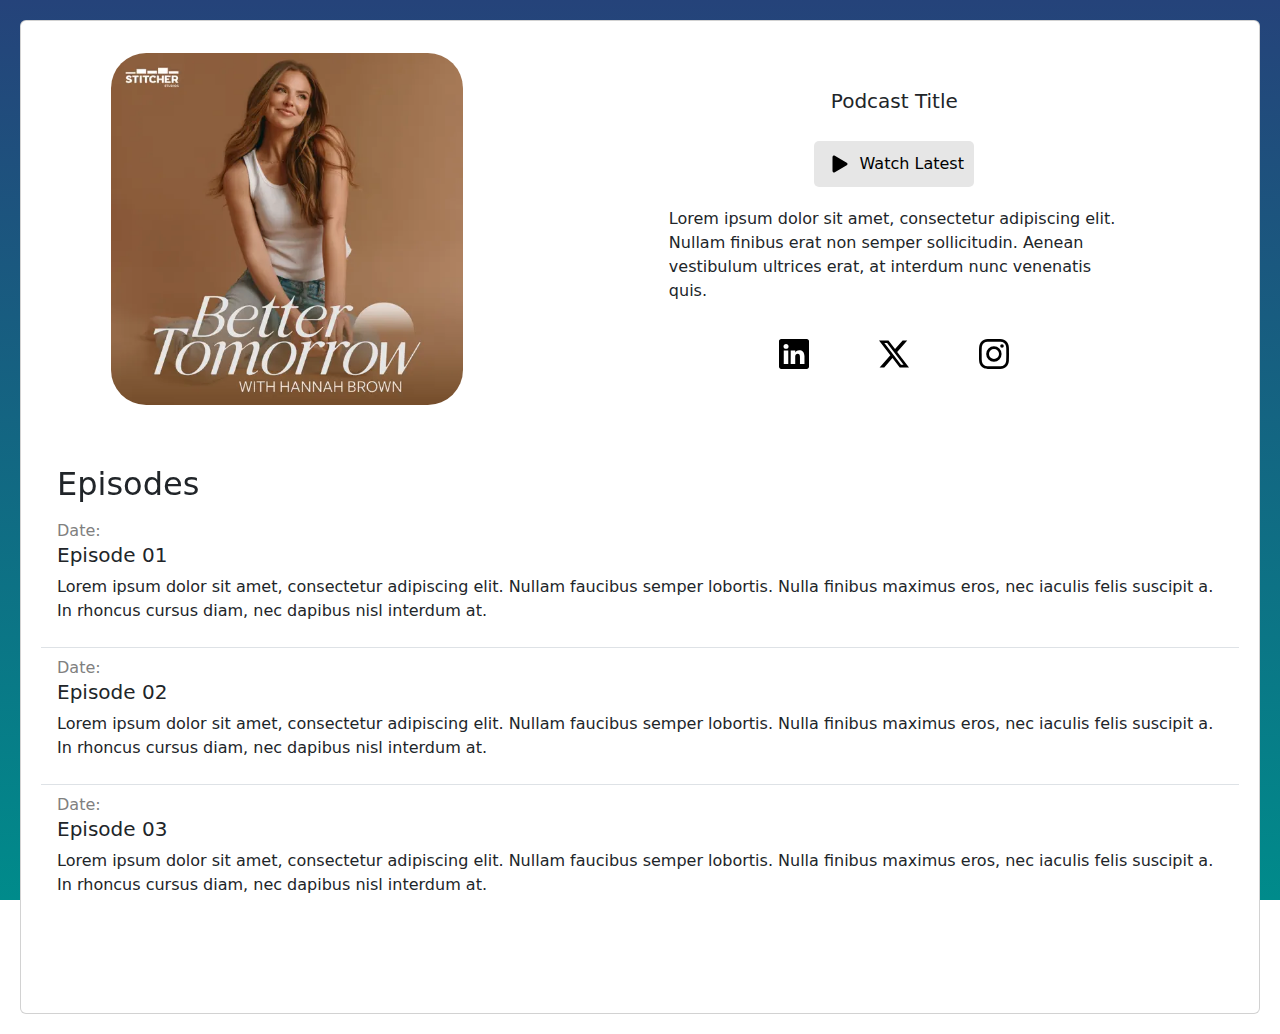
==== index.html @ 8587793a "Deploying site to GitHub Pages" ====
<!DOCTYPE html>
<html lang="en">
  <head>
    <meta charset="UTF-8" />
    <meta name="viewport" content="width=device-width, initial-scale=1.0" />
    <title>Home</title>
    <link rel="stylesheet" href="styles.css" />
    <link rel="preconnect" href="https://fonts.googleapis.com" />
    <link rel="preconnect" href="https://fonts.gstatic.com" crossorigin />
    <link
      href="https://fonts.googleapis.com/css2?family=Roboto:ital,wght@0,100..900;1,100..900&family=Rubik:ital,wght@0,300..900;1,300..900&display=swap"
      rel="stylesheet"
    />
    <link
      href="https://cdn.jsdelivr.net/npm/bootstrap@5.3.3/dist/css/bootstrap.min.css"
      rel="stylesheet"
      integrity="sha384-QWTKZyjpPEjISv5WaRU9OFeRpok6YctnYmDr5pNlyT2bRjXh0JMhjY6hW+ALEwIH"
      crossorigin="anonymous"
    />
  </head>
  <body>
    <div class="main">
      <div class="card">
        <div class="row top">
          <div class="col-lg-5 col-12 title-text">
            <div class="main-image">
              <img
                src="./static/example-img.webp"
                class="hero"
                alt="Logo Image"
              />
            </div>
          </div>
          <div class="col-lg-6 col-12 title-text">
            <div class="card-body">
              <h5 class="card-title">Podcast Title</h5>
              <a
                class="btn-latest"
                href="https://spotify.com"
                style="margin-left: 0"
              >
                <div class="inside-btn">
                  <svg
                    xmlns="http://www.w3.org/2000/svg"
                    width="16"
                    height="16"
                    fill="currentColor"
                    class="bi bi-play-fill"
                    viewBox="0 0 16 16"
                  >
                    <path
                      d="m11.596 8.697-6.363 3.692c-.54.313-1.233-.066-1.233-.697V4.308c0-.63.692-1.01 1.233-.696l6.363 3.692a.802.802 0 0 1 0 1.393"
                    />
                  </svg>
                  Watch Latest
                </div>
              </a>
              <div class="desc-div">
                <p
                  class="description"
                  style="margin-left: 1rem; margin-right: 1rem"
                >
                  Lorem ipsum dolor sit amet, consectetur adipiscing elit.
                  Nullam finibus erat non semper sollicitudin. Aenean vestibulum
                  ultrices erat, at interdum nunc venenatis quis.
                </p>
              </div>
              <div class="link-list">
                <a href="https://linkedin.com" class="list-item">
                  <svg
                    xmlns="http://www.w3.org/2000/svg"
                    fill="black"
                    class="bi bi-linkedin"
                    viewBox="0 0 16 16"
                  >
                    <path
                      d="M0 1.146C0 .513.526 0 1.175 0h13.65C15.474 0 16 .513 16 1.146v13.708c0 .633-.526 1.146-1.175 1.146H1.175C.526 16 0 15.487 0 14.854zm4.943 12.248V6.169H2.542v7.225zm-1.2-8.212c.837 0 1.358-.554 1.358-1.248-.015-.709-.52-1.248-1.342-1.248S2.4 3.226 2.4 3.934c0 .694.521 1.248 1.327 1.248zm4.908 8.212V9.359c0-.216.016-.432.08-.586.173-.431.568-.878 1.232-.878.869 0 1.216.662 1.216 1.634v3.865h2.401V9.25c0-2.22-1.184-3.252-2.764-3.252-1.274 0-1.845.7-2.165 1.193v.025h-.016l.016-.025V6.169h-2.4c.03.678 0 7.225 0 7.225z"
                    />
                  </svg>
                </a>
                <a href="https://x.com" class="list-item">
                  <svg
                    xmlns="http://www.w3.org/2000/svg"
                    fill="black"
                    class="bi bi-twitter-x"
                    viewBox="0 0 16 16"
                  >
                    <path
                      d="M12.6.75h2.454l-5.36 6.142L16 15.25h-4.937l-3.867-5.07-4.425 5.07H.316l5.733-6.57L0 .75h5.063l3.495 4.633L12.601.75Zm-.86 13.028h1.36L4.323 2.145H2.865z"
                    />
                  </svg>
                </a>
                <a href="https://instagram.com" class="list-item">
                  <svg
                    xmlns="http://www.w3.org/2000/svg"
                    fill="black"
                    class="bi bi-instagram"
                    viewBox="0 0 16 16"
                  >
                    <path
                      d="M8 0C5.829 0 5.556.01 4.703.048 3.85.088 3.269.222 2.76.42a3.9 3.9 0 0 0-1.417.923A3.9 3.9 0 0 0 .42 2.76C.222 3.268.087 3.85.048 4.7.01 5.555 0 5.827 0 8.001c0 2.172.01 2.444.048 3.297.04.852.174 1.433.372 1.942.205.526.478.972.923 1.417.444.445.89.719 1.416.923.51.198 1.09.333 1.942.372C5.555 15.99 5.827 16 8 16s2.444-.01 3.298-.048c.851-.04 1.434-.174 1.943-.372a3.9 3.9 0 0 0 1.416-.923c.445-.445.718-.891.923-1.417.197-.509.332-1.09.372-1.942C15.99 10.445 16 10.173 16 8s-.01-2.445-.048-3.299c-.04-.851-.175-1.433-.372-1.941a3.9 3.9 0 0 0-.923-1.417A3.9 3.9 0 0 0 13.24.42c-.51-.198-1.092-.333-1.943-.372C10.443.01 10.172 0 7.998 0zm-.717 1.442h.718c2.136 0 2.389.007 3.232.046.78.035 1.204.166 1.486.275.373.145.64.319.92.599s.453.546.598.92c.11.281.24.705.275 1.485.039.843.047 1.096.047 3.231s-.008 2.389-.047 3.232c-.035.78-.166 1.203-.275 1.485a2.5 2.5 0 0 1-.599.919c-.28.28-.546.453-.92.598-.28.11-.704.24-1.485.276-.843.038-1.096.047-3.232.047s-2.39-.009-3.233-.047c-.78-.036-1.203-.166-1.485-.276a2.5 2.5 0 0 1-.92-.598 2.5 2.5 0 0 1-.6-.92c-.109-.281-.24-.705-.275-1.485-.038-.843-.046-1.096-.046-3.233s.008-2.388.046-3.231c.036-.78.166-1.204.276-1.486.145-.373.319-.64.599-.92s.546-.453.92-.598c.282-.11.705-.24 1.485-.276.738-.034 1.024-.044 2.515-.045zm4.988 1.328a.96.96 0 1 0 0 1.92.96.96 0 0 0 0-1.92m-4.27 1.122a4.109 4.109 0 1 0 0 8.217 4.109 4.109 0 0 0 0-8.217m0 1.441a2.667 2.667 0 1 1 0 5.334 2.667 2.667 0 0 1 0-5.334"
                    />
                  </svg>
                </a>
              </div>
            </div>
          </div>
          <div class="col-lg"></div>
        </div>
        <div>
          <h2 style="margin-left: 1rem">Episodes</h2>
          <ul class="list-group list-group-flush">
            <li class="list-group-item">
              <p class="date">Date:</p>
              <h5 class="episode-title">Episode 01</h5>
              <p class="ep-desc">
                Lorem ipsum dolor sit amet, consectetur adipiscing elit. Nullam
                faucibus semper lobortis. Nulla finibus maximus eros, nec
                iaculis felis suscipit a. In rhoncus cursus diam, nec dapibus
                nisl interdum at.
              </p>
            </li>
            <li class="list-group-item">
                <p class="date">Date:</p>
                <h5 class="episode-title">Episode 02</h5>
                <p class="ep-desc">
                  Lorem ipsum dolor sit amet, consectetur adipiscing elit. Nullam
                  faucibus semper lobortis. Nulla finibus maximus eros, nec
                  iaculis felis suscipit a. In rhoncus cursus diam, nec dapibus
                  nisl interdum at.
                </p>
              </li>
              <li class="list-group-item">
                <p class="date">Date:</p>
                <h5 class="episode-title">Episode 03</h5>
                <p class="ep-desc">
                  Lorem ipsum dolor sit amet, consectetur adipiscing elit. Nullam
                  faucibus semper lobortis. Nulla finibus maximus eros, nec
                  iaculis felis suscipit a. In rhoncus cursus diam, nec dapibus
                  nisl interdum at.
                </p>
              </li>
          </ul>
          <div class="card-body"></div>
        </div>
      </div>
    </div>
  </body>
</html>
---- styles.css ----
html, body {
    min-height: 100vh;
    height: 100%;
    margin: 0;
    padding: 0;
    background-image: linear-gradient(#25437A, darkcyan);
    background-repeat: no-repeat;
    background-size: cover;
    background-attachment: fixed;
}
html::before {
    content: "";
    position: fixed;
    top: 0;
    left: 0;
    width: 100%;
    height: 100%;
    background-image: linear-gradient(#25437A, darkcyan);
    z-index: -1;
}

div{
    margin: 20px;
}

.card-title{
    margin-top: 2rem;
}

.link-list{
    margin: auto;
    width: 300px;
    display: flex;
    justify-content: space-around;
    flex-wrap: wrap;
    margin-bottom: 2rem;;
}

.description{
    text-align: left;
    width: 100%;
}

.desc-div{
    display: flex;
    justify-content: center;
}

.watch-button{
    height: 100%;
    width: 100%;
    display: flex;
    align-items: center;
    justify-content: space-between;
}

.main{
    margin: 0;
    min-height: 100%;
    height: auto;
    overflow: visible;
    justify-content: center;
    color: white;
    min-height: 100vh; /* Ensures the main content takes up the full viewport height */
    overflow: hidden; /* Prevents extra scrolling space */
}

.hero{
    margin: 0;
    height: 100%;
    width: 100%;
    border-radius: 10%;
}

.hero_section{
    display: block;
    justify-content: center;
}

#slogan{
    margin-bottom: .5rem;
}

.main-image{
    display: flex;
    justify-content: center;
    height: 22rem;
}

.btn-latest{
    margin: 0;
    text-decoration: none;
    color: black;
    width: 100%;
    display: flex;
    justify-content: center;

}

.inside-btn{
    border-radius: 5px;
    background-color: rgb(230, 230, 230);
    padding: 8px;
    display: flex;
    align-items: center;
    justify-content: space-around;
    width: 10rem;
    margin-bottom: 0;
}
.inside-btn:hover{
    background-color: rgb(218, 218, 218);
}

.frame{
    height: 100%;
}

.title-text{
    width: 100%;
    display: flex;
    justify-content: center;
    align-items: center;
}

.top{
    display: flex;
    justify-items: center;
    width: 100%;
    margin-bottom: -2rem;
}

svg {
    width: 4vw;  /* 5% of viewport width */
    height: auto; /* Maintain aspect ratio */
    max-width: 30px; /* Prevent excessive scaling */
  }

@media (min-width: 480px) {
    .title-text{
        text-align: center;
    }
    .top{
        display: block;
    }
}

@media (max-width: 992px){
    .main-image{
        display: flex;
        justify-content: center;
        height: 20rem;
        margin-bottom: -2rem;
    }
}

.episode-title{
    margin-top: -1rem;
}

.date{
    color: gray;
}
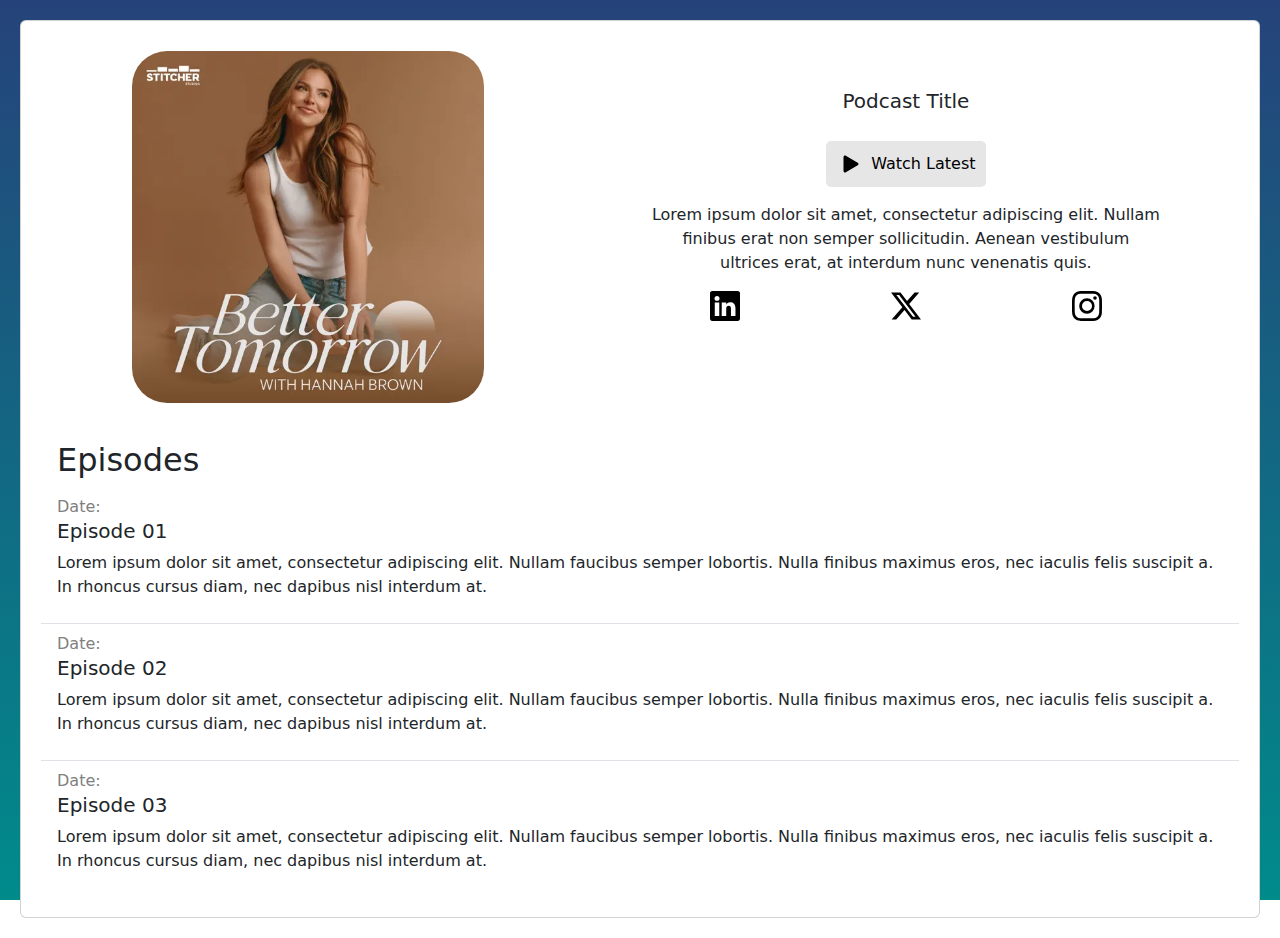
==== commit 51a7a861: "Updated layout and styling for the homepage" ====
--- a/index.html
+++ b/index.html
@@ -22,7 +22,7 @@
     <div class="main">
       <div class="card">
         <div class="row top">
-          <div class="col-lg-5 col-12 title-text">
+          <div class="col-lg-5 col-12 title-img">
             <div class="main-image">
               <img
                 src="./static/example-img.webp"
@@ -31,81 +31,80 @@
               />
             </div>
           </div>
-          <div class="col-lg-6 col-12 title-text">
-            <div class="card-body">
-              <h5 class="card-title">Podcast Title</h5>
-              <a
-                class="btn-latest"
-                href="https://spotify.com"
-                style="margin-left: 0"
-              >
-                <div class="inside-btn">
-                  <svg
-                    xmlns="http://www.w3.org/2000/svg"
-                    width="16"
-                    height="16"
-                    fill="currentColor"
-                    class="bi bi-play-fill"
-                    viewBox="0 0 16 16"
-                  >
-                    <path
-                      d="m11.596 8.697-6.363 3.692c-.54.313-1.233-.066-1.233-.697V4.308c0-.63.692-1.01 1.233-.696l6.363 3.692a.802.802 0 0 1 0 1.393"
-                    />
-                  </svg>
-                  Watch Latest
-                </div>
-              </a>
-              <div class="desc-div">
-                <p
-                  class="description"
-                  style="margin-left: 1rem; margin-right: 1rem"
-                >
-                  Lorem ipsum dolor sit amet, consectetur adipiscing elit.
-                  Nullam finibus erat non semper sollicitudin. Aenean vestibulum
-                  ultrices erat, at interdum nunc venenatis quis.
-                </p>
-              </div>
-              <div class="link-list">
-                <a href="https://linkedin.com" class="list-item">
-                  <svg
-                    xmlns="http://www.w3.org/2000/svg"
-                    fill="black"
-                    class="bi bi-linkedin"
-                    viewBox="0 0 16 16"
-                  >
-                    <path
-                      d="M0 1.146C0 .513.526 0 1.175 0h13.65C15.474 0 16 .513 16 1.146v13.708c0 .633-.526 1.146-1.175 1.146H1.175C.526 16 0 15.487 0 14.854zm4.943 12.248V6.169H2.542v7.225zm-1.2-8.212c.837 0 1.358-.554 1.358-1.248-.015-.709-.52-1.248-1.342-1.248S2.4 3.226 2.4 3.934c0 .694.521 1.248 1.327 1.248zm4.908 8.212V9.359c0-.216.016-.432.08-.586.173-.431.568-.878 1.232-.878.869 0 1.216.662 1.216 1.634v3.865h2.401V9.25c0-2.22-1.184-3.252-2.764-3.252-1.274 0-1.845.7-2.165 1.193v.025h-.016l.016-.025V6.169h-2.4c.03.678 0 7.225 0 7.225z"
-                    />
-                  </svg>
-                </a>
-                <a href="https://x.com" class="list-item">
-                  <svg
-                    xmlns="http://www.w3.org/2000/svg"
-                    fill="black"
-                    class="bi bi-twitter-x"
-                    viewBox="0 0 16 16"
-                  >
-                    <path
-                      d="M12.6.75h2.454l-5.36 6.142L16 15.25h-4.937l-3.867-5.07-4.425 5.07H.316l5.733-6.57L0 .75h5.063l3.495 4.633L12.601.75Zm-.86 13.028h1.36L4.323 2.145H2.865z"
-                    />
-                  </svg>
-                </a>
-                <a href="https://instagram.com" class="list-item">
-                  <svg
-                    xmlns="http://www.w3.org/2000/svg"
-                    fill="black"
-                    class="bi bi-instagram"
-                    viewBox="0 0 16 16"
-                  >
-                    <path
-                      d="M8 0C5.829 0 5.556.01 4.703.048 3.85.088 3.269.222 2.76.42a3.9 3.9 0 0 0-1.417.923A3.9 3.9 0 0 0 .42 2.76C.222 3.268.087 3.85.048 4.7.01 5.555 0 5.827 0 8.001c0 2.172.01 2.444.048 3.297.04.852.174 1.433.372 1.942.205.526.478.972.923 1.417.444.445.89.719 1.416.923.51.198 1.09.333 1.942.372C5.555 15.99 5.827 16 8 16s2.444-.01 3.298-.048c.851-.04 1.434-.174 1.943-.372a3.9 3.9 0 0 0 1.416-.923c.445-.445.718-.891.923-1.417.197-.509.332-1.09.372-1.942C15.99 10.445 16 10.173 16 8s-.01-2.445-.048-3.299c-.04-.851-.175-1.433-.372-1.941a3.9 3.9 0 0 0-.923-1.417A3.9 3.9 0 0 0 13.24.42c-.51-.198-1.092-.333-1.943-.372C10.443.01 10.172 0 7.998 0zm-.717 1.442h.718c2.136 0 2.389.007 3.232.046.78.035 1.204.166 1.486.275.373.145.64.319.92.599s.453.546.598.92c.11.281.24.705.275 1.485.039.843.047 1.096.047 3.231s-.008 2.389-.047 3.232c-.035.78-.166 1.203-.275 1.485a2.5 2.5 0 0 1-.599.919c-.28.28-.546.453-.92.598-.28.11-.704.24-1.485.276-.843.038-1.096.047-3.232.047s-2.39-.009-3.233-.047c-.78-.036-1.203-.166-1.485-.276a2.5 2.5 0 0 1-.92-.598 2.5 2.5 0 0 1-.6-.92c-.109-.281-.24-.705-.275-1.485-.038-.843-.046-1.096-.046-3.233s.008-2.388.046-3.231c.036-.78.166-1.204.276-1.486.145-.373.319-.64.599-.92s.546-.453.92-.598c.282-.11.705-.24 1.485-.276.738-.034 1.024-.044 2.515-.045zm4.988 1.328a.96.96 0 1 0 0 1.92.96.96 0 0 0 0-1.92m-4.27 1.122a4.109 4.109 0 1 0 0 8.217 4.109 4.109 0 0 0 0-8.217m0 1.441a2.667 2.667 0 1 1 0 5.334 2.667 2.667 0 0 1 0-5.334"
-                    />
-                  </svg>
-                </a>
-              </div>
-            </div>
+            <div class="col-lg-6 col-12">
+                <div class="card-body title-text">
+                    <h5 class="card-title">Podcast Title</h5>
+                    <a
+                        class="btn-latest"
+                        href="https://spotify.com"
+                        style="margin-left: 0"
+                    >
+                    <div class="inside-btn">
+                    <svg
+                        xmlns="http://www.w3.org/2000/svg"
+                        width="16"
+                        height="16"
+                        fill="currentColor"
+                        class="bi bi-play-fill"
+                        viewBox="0 0 16 16"
+                    >
+                        <path
+                        d="m11.596 8.697-6.363 3.692c-.54.313-1.233-.066-1.233-.697V4.308c0-.63.692-1.01 1.233-.696l6.363 3.692a.802.802 0 0 1 0 1.393"
+                        />
+                    </svg>
+                    Watch Latest
+                    </div>
+                    </a>
+                    <div class="desc-body">
+                        <p
+                        class="description"
+                        style="margin-left: 1rem; margin-right: 1rem"
+                        >
+                        Lorem ipsum dolor sit amet, consectetur adipiscing elit.
+                        Nullam finibus erat non semper sollicitudin. Aenean vestibulum
+                        ultrices erat, at interdum nunc venenatis quis.
+                        </p>
+                    </div>
+                    <div class="link-list">
+                            <a href="https://linkedin.com" class="list-item">
+                            <svg
+                                xmlns="http://www.w3.org/2000/svg"
+                                fill="black"
+                                class="bi bi-linkedin"
+                                viewBox="0 0 16 16"
+                            >
+                                <path
+                                d="M0 1.146C0 .513.526 0 1.175 0h13.65C15.474 0 16 .513 16 1.146v13.708c0 .633-.526 1.146-1.175 1.146H1.175C.526 16 0 15.487 0 14.854zm4.943 12.248V6.169H2.542v7.225zm-1.2-8.212c.837 0 1.358-.554 1.358-1.248-.015-.709-.52-1.248-1.342-1.248S2.4 3.226 2.4 3.934c0 .694.521 1.248 1.327 1.248zm4.908 8.212V9.359c0-.216.016-.432.08-.586.173-.431.568-.878 1.232-.878.869 0 1.216.662 1.216 1.634v3.865h2.401V9.25c0-2.22-1.184-3.252-2.764-3.252-1.274 0-1.845.7-2.165 1.193v.025h-.016l.016-.025V6.169h-2.4c.03.678 0 7.225 0 7.225z"
+                                />
+                            </svg>
+                            </a>
+                            <a href="https://x.com" class="list-item">
+                            <svg
+                                xmlns="http://www.w3.org/2000/svg"
+                                fill="black"
+                                class="bi bi-twitter-x"
+                                viewBox="0 0 16 16"
+                            >
+                                <path
+                                d="M12.6.75h2.454l-5.36 6.142L16 15.25h-4.937l-3.867-5.07-4.425 5.07H.316l5.733-6.57L0 .75h5.063l3.495 4.633L12.601.75Zm-.86 13.028h1.36L4.323 2.145H2.865z"
+                                />
+                            </svg>
+                            </a>
+                            <a href="https://instagram.com" class="list-item">
+                            <svg
+                                xmlns="http://www.w3.org/2000/svg"
+                                fill="black"
+                                class="bi bi-instagram"
+                                viewBox="0 0 16 16"
+                            >
+                                <path
+                                d="M8 0C5.829 0 5.556.01 4.703.048 3.85.088 3.269.222 2.76.42a3.9 3.9 0 0 0-1.417.923A3.9 3.9 0 0 0 .42 2.76C.222 3.268.087 3.85.048 4.7.01 5.555 0 5.827 0 8.001c0 2.172.01 2.444.048 3.297.04.852.174 1.433.372 1.942.205.526.478.972.923 1.417.444.445.89.719 1.416.923.51.198 1.09.333 1.942.372C5.555 15.99 5.827 16 8 16s2.444-.01 3.298-.048c.851-.04 1.434-.174 1.943-.372a3.9 3.9 0 0 0 1.416-.923c.445-.445.718-.891.923-1.417.197-.509.332-1.09.372-1.942C15.99 10.445 16 10.173 16 8s-.01-2.445-.048-3.299c-.04-.851-.175-1.433-.372-1.941a3.9 3.9 0 0 0-.923-1.417A3.9 3.9 0 0 0 13.24.42c-.51-.198-1.092-.333-1.943-.372C10.443.01 10.172 0 7.998 0zm-.717 1.442h.718c2.136 0 2.389.007 3.232.046.78.035 1.204.166 1.486.275.373.145.64.319.92.599s.453.546.598.92c.11.281.24.705.275 1.485.039.843.047 1.096.047 3.231s-.008 2.389-.047 3.232c-.035.78-.166 1.203-.275 1.485a2.5 2.5 0 0 1-.599.919c-.28.28-.546.453-.92.598-.28.11-.704.24-1.485.276-.843.038-1.096.047-3.232.047s-2.39-.009-3.233-.047c-.78-.036-1.203-.166-1.485-.276a2.5 2.5 0 0 1-.92-.598 2.5 2.5 0 0 1-.6-.92c-.109-.281-.24-.705-.275-1.485-.038-.843-.046-1.096-.046-3.233s.008-2.388.046-3.231c.036-.78.166-1.204.276-1.486.145-.373.319-.64.599-.92s.546-.453.92-.598c.282-.11.705-.24 1.485-.276.738-.034 1.024-.044 2.515-.045zm4.988 1.328a.96.96 0 1 0 0 1.92.96.96 0 0 0 0-1.92m-4.27 1.122a4.109 4.109 0 1 0 0 8.217 4.109 4.109 0 0 0 0-8.217m0 1.441a2.667 2.667 0 1 1 0 5.334 2.667 2.667 0 0 1 0-5.334"
+                                />
+                            </svg>
+                            </a>
+                    </div>
+             </div>
           </div>
-          <div class="col-lg"></div>
         </div>
         <div>
           <h2 style="margin-left: 1rem">Episodes</h2>
@@ -141,8 +140,6 @@
                 </p>
               </li>
           </ul>
-          <div class="card-body"></div>
-        </div>
       </div>
     </div>
   </body>
--- a/styles.css
+++ b/styles.css
@@ -29,22 +29,12 @@
 
 .link-list{
     margin: auto;
-    width: 300px;
     display: flex;
     justify-content: space-around;
     flex-wrap: wrap;
-    margin-bottom: 2rem;;
+    margin-bottom: 2rem;
 }
 
-.description{
-    text-align: left;
-    width: 100%;
-}
-
-.desc-div{
-    display: flex;
-    justify-content: center;
-}
 
 .watch-button{
     height: 100%;
@@ -107,6 +97,7 @@
     width: 10rem;
     margin-bottom: 0;
 }
+
 .inside-btn:hover{
     background-color: rgb(218, 218, 218);
 }
@@ -115,29 +106,42 @@
     height: 100%;
 }
 
-.title-text{
+.title-img{
     width: 100%;
+    margin-right: 1px;
+    padding: 10px;
     display: flex;
     justify-content: center;
+    justify-items: center;
     align-items: center;
 }
 
+.title-text{
+    margin-right: 1px;
+    text-align: center;
+}
+.desc-body{
+    margin: auto;
+    margin-top: 1rem;
+}
 .top{
     display: flex;
-    justify-items: center;
+    justify-content: center;
     width: 100%;
     margin-bottom: -2rem;
 }
 
 svg {
-    width: 4vw;  /* 5% of viewport width */
+    width: 6vw;  /* 5% of viewport width */
     height: auto; /* Maintain aspect ratio */
     max-width: 30px; /* Prevent excessive scaling */
   }
 
 @media (min-width: 480px) {
-    .title-text{
-        text-align: center;
+    .title-img{
+        text-align: left;
+        display: flex;
+        justify-content: center;
     }
     .top{
         display: block;
